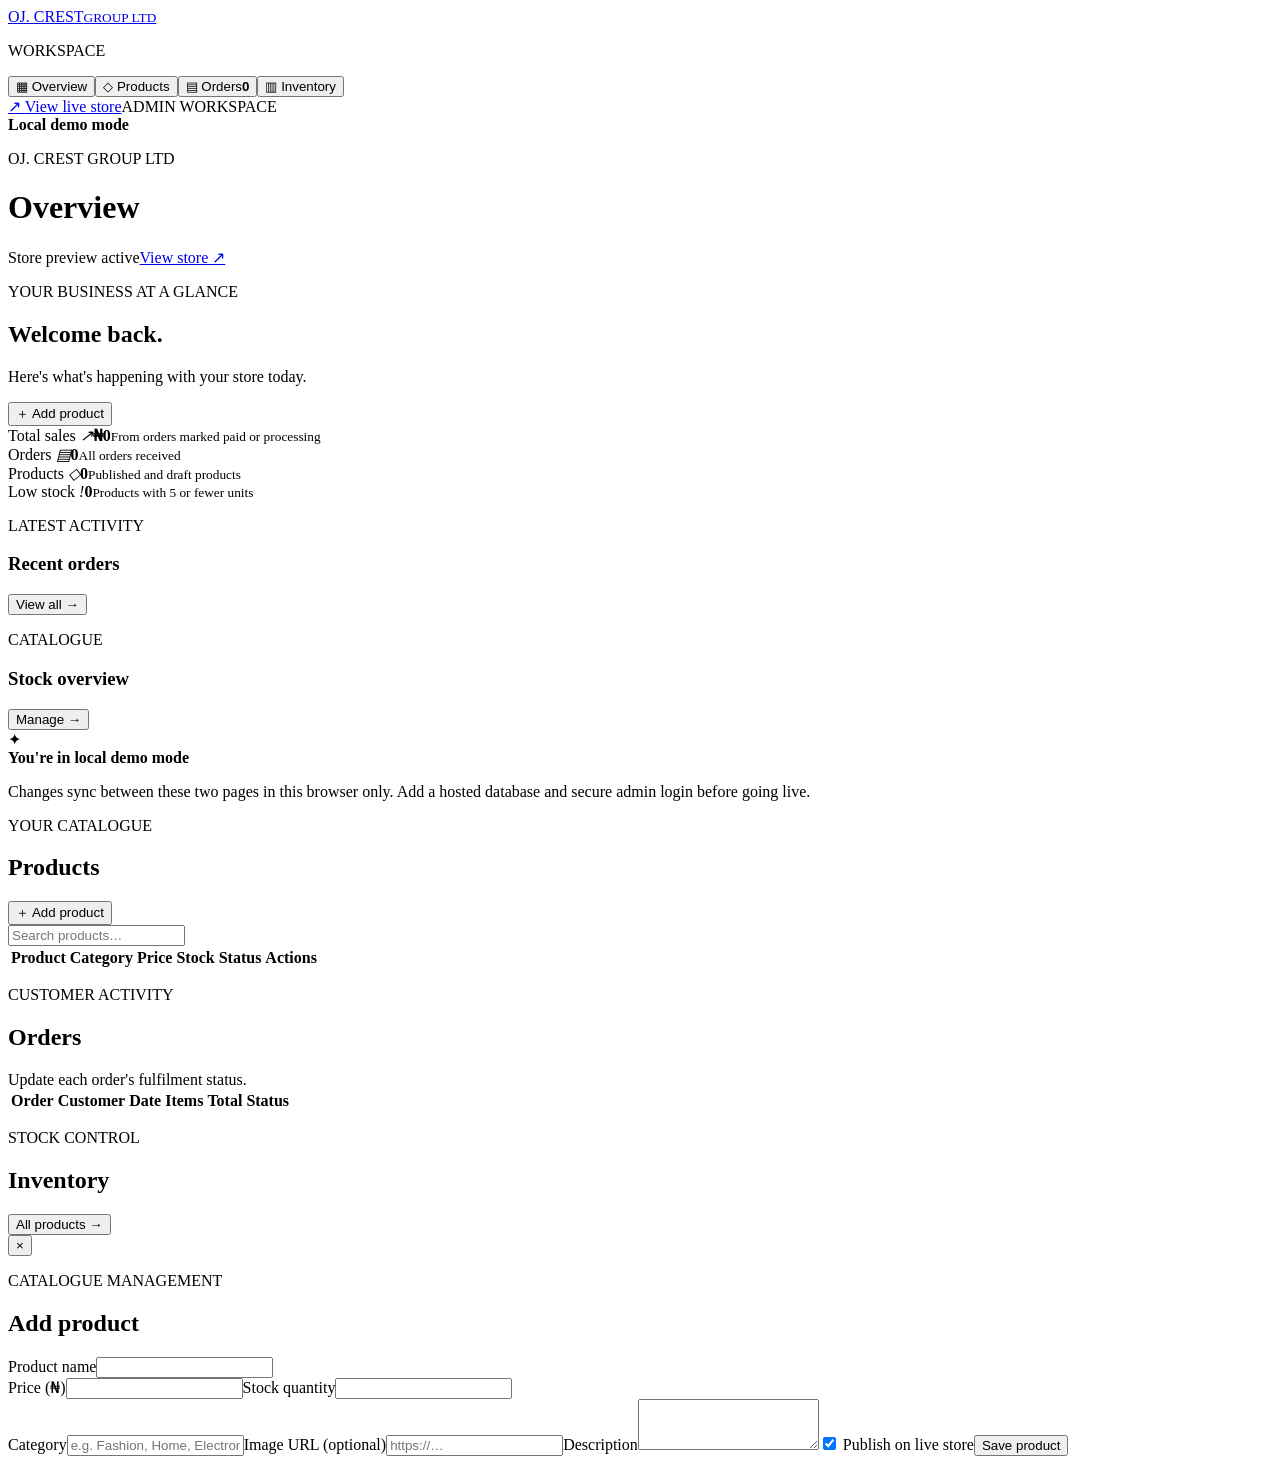
==== admin.html @ 02710b10 "Add files via upload" ====
<!doctype html>
<html lang="en"><head><meta charset="utf-8"><meta name="viewport" content="width=device-width,initial-scale=1"><meta name="theme-color" content="#080808"><title>OJ. CREST — Admin</title><link rel="stylesheet" href="styles.css"></head>
<body data-page="admin">
<div class="admin-layout">
<aside class="sidebar"><a class="brand side-brand" href="index.html"><img src="assets/oj-crest-logo.png" alt=""><span>OJ. CREST<small>GROUP LTD</small></span></a><p class="side-label">WORKSPACE</p><button class="side-link selected" data-view="overview">▦ <span>Overview</span></button><button class="side-link" data-view="products">◇ <span>Products</span></button><button class="side-link" data-view="orders">▤ <span>Orders</span><b id="nav-orders">0</b></button><button class="side-link" data-view="inventory">▥ <span>Inventory</span></button><div class="sidebar-bottom"><a class="side-link" href="index.html">↗ <span>View live store</span></a><span class="admin-note">ADMIN WORKSPACE<br><strong>Local demo mode</strong></span></div></aside>
<div class="admin-main"><header class="admin-top"><div><p class="eyebrow">OJ. CREST GROUP LTD</p><h1 id="view-title">Overview</h1></div><div class="admin-top-right"><span class="status-pill"><i></i> Store preview active</span><a class="button outline-button" href="index.html">View store ↗</a></div></header>
<section id="view-overview" class="admin-view">
<div class="welcome"><div><p class="eyebrow">YOUR BUSINESS AT A GLANCE</p><h2>Welcome back.</h2><p>Here's what's happening with your store today.</p></div><button class="button gold-button" data-action="add-product">＋ Add product</button></div>
<div class="stats-grid"><article class="stat-card"><span>Total sales <i>↗</i></span><strong id="stat-sales">₦0</strong><small>From orders marked paid or processing</small></article><article class="stat-card"><span>Orders <i>▤</i></span><strong id="stat-orders">0</strong><small>All orders received</small></article><article class="stat-card"><span>Products <i>◇</i></span><strong id="stat-products">0</strong><small>Published and draft products</small></article><article class="stat-card"><span>Low stock <i>!</i></span><strong id="stat-low">0</strong><small>Products with 5 or fewer units</small></article></div>
<div class="admin-panels"><section class="panel"><div class="panel-head"><div><p class="eyebrow">LATEST ACTIVITY</p><h3>Recent orders</h3></div><button class="text-button" data-view="orders">View all →</button></div><div id="recent-orders"></div></section><section class="panel"><div class="panel-head"><div><p class="eyebrow">CATALOGUE</p><h3>Stock overview</h3></div><button class="text-button" data-view="inventory">Manage →</button></div><div id="stock-overview"></div></section></div>
<div class="notice"><span>✦</span><div><strong>You're in local demo mode</strong><p>Changes sync between these two pages in this browser only. Add a hosted database and secure admin login before going live.</p></div></div>
</section>
<section id="view-products" class="admin-view hidden"><div class="view-toolbar"><div><p class="eyebrow">YOUR CATALOGUE</p><h2>Products</h2></div><button class="button gold-button" data-action="add-product">＋ Add product</button></div><div class="table-panel"><div class="table-toolbar"><input id="admin-product-search" type="search" placeholder="Search products…"><span id="product-count-label" class="muted"></span></div><div class="table-wrap"><table><thead><tr><th>Product</th><th>Category</th><th>Price</th><th>Stock</th><th>Status</th><th>Actions</th></tr></thead><tbody id="admin-products"></tbody></table></div></div></section>
<section id="view-orders" class="admin-view hidden"><div class="view-toolbar"><div><p class="eyebrow">CUSTOMER ACTIVITY</p><h2>Orders</h2></div><span class="muted">Update each order's fulfilment status.</span></div><div class="table-panel"><div class="table-wrap"><table><thead><tr><th>Order</th><th>Customer</th><th>Date</th><th>Items</th><th>Total</th><th>Status</th></tr></thead><tbody id="admin-orders"></tbody></table></div></div></section>
<section id="view-inventory" class="admin-view hidden"><div class="view-toolbar"><div><p class="eyebrow">STOCK CONTROL</p><h2>Inventory</h2></div><button class="button outline-button" data-view="products">All products →</button></div><div id="inventory-cards" class="inventory-grid"></div></section>
</div></div>
<div class="modal-overlay hidden" id="product-modal"><section class="checkout-modal product-modal"><button class="icon-button modal-x" id="product-close" aria-label="Close">×</button><p class="eyebrow">CATALOGUE MANAGEMENT</p><h2 id="product-modal-title">Add product</h2><form id="product-form"><input type="hidden" name="id"><label>Product name<input name="name" required maxlength="100"></label><div class="form-row"><label>Price (₦)<input name="price" type="number" min="0" step="1" required></label><label>Stock quantity<input name="stock" type="number" min="0" step="1" required></label></div><label>Category<input name="category" required placeholder="e.g. Fashion, Home, Electronics"></label><label>Image URL (optional)<input name="image" type="url" placeholder="https://…"></label><label>Description<textarea name="description" rows="3" required></textarea></label><label class="check-label"><input name="published" type="checkbox" checked> Publish on live store</label><button class="button gold-button full" type="submit">Save product</button></form></section></div>
<div id="toast" class="toast" role="status"></div><script src="app.js"></script></body></html>
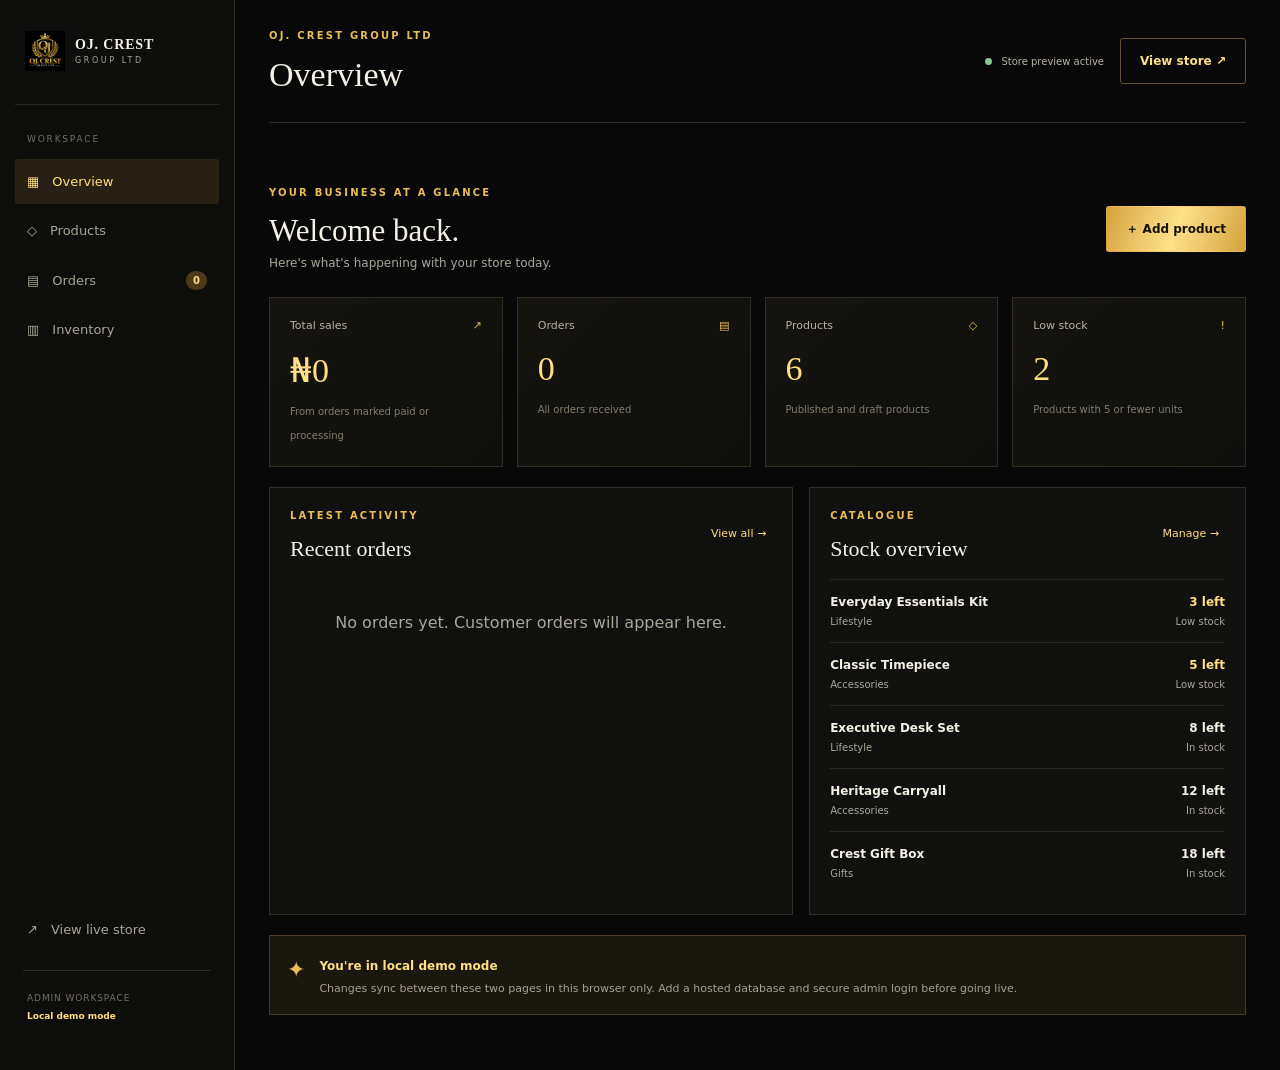
==== commit 5f63c701: "Update admin.html" ====
--- a/admin.html
+++ b/admin.html
@@ -2,7 +2,7 @@
 <html lang="en"><head><meta charset="utf-8"><meta name="viewport" content="width=device-width,initial-scale=1"><meta name="theme-color" content="#080808"><title>OJ. CREST — Admin</title><link rel="stylesheet" href="styles.css"></head>
 <body data-page="admin">
 <div class="admin-layout">
-<aside class="sidebar"><a class="brand side-brand" href="index.html"><img src="assets/oj-crest-logo.png" alt=""><span>OJ. CREST<small>GROUP LTD</small></span></a><p class="side-label">WORKSPACE</p><button class="side-link selected" data-view="overview">▦ <span>Overview</span></button><button class="side-link" data-view="products">◇ <span>Products</span></button><button class="side-link" data-view="orders">▤ <span>Orders</span><b id="nav-orders">0</b></button><button class="side-link" data-view="inventory">▥ <span>Inventory</span></button><div class="sidebar-bottom"><a class="side-link" href="index.html">↗ <span>View live store</span></a><span class="admin-note">ADMIN WORKSPACE<br><strong>Local demo mode</strong></span></div></aside>
+<aside class="sidebar"><a class="brand side-brand" href="index.html"><img src="oj-crest-logo.png" alt="OJ. CREST GROUP LTD"><span>OJ. CREST<small>GROUP LTD</small></span></a><p class="side-label">WORKSPACE</p><button class="side-link selected" data-view="overview">▦ <span>Overview</span></button><button class="side-link" data-view="products">◇ <span>Products</span></button><button class="side-link" data-view="orders">▤ <span>Orders</span><b id="nav-orders">0</b></button><button class="side-link" data-view="inventory">▥ <span>Inventory</span></button><div class="sidebar-bottom"><a class="side-link" href="index.html">↗ <span>View live store</span></a><span class="admin-note">ADMIN WORKSPACE<br><strong>Local demo mode</strong></span></div></aside>
 <div class="admin-main"><header class="admin-top"><div><p class="eyebrow">OJ. CREST GROUP LTD</p><h1 id="view-title">Overview</h1></div><div class="admin-top-right"><span class="status-pill"><i></i> Store preview active</span><a class="button outline-button" href="index.html">View store ↗</a></div></header>
 <section id="view-overview" class="admin-view">
 <div class="welcome"><div><p class="eyebrow">YOUR BUSINESS AT A GLANCE</p><h2>Welcome back.</h2><p>Here's what's happening with your store today.</p></div><button class="button gold-button" data-action="add-product">＋ Add product</button></div>
@@ -15,4 +15,4 @@
 <section id="view-inventory" class="admin-view hidden"><div class="view-toolbar"><div><p class="eyebrow">STOCK CONTROL</p><h2>Inventory</h2></div><button class="button outline-button" data-view="products">All products →</button></div><div id="inventory-cards" class="inventory-grid"></div></section>
 </div></div>
 <div class="modal-overlay hidden" id="product-modal"><section class="checkout-modal product-modal"><button class="icon-button modal-x" id="product-close" aria-label="Close">×</button><p class="eyebrow">CATALOGUE MANAGEMENT</p><h2 id="product-modal-title">Add product</h2><form id="product-form"><input type="hidden" name="id"><label>Product name<input name="name" required maxlength="100"></label><div class="form-row"><label>Price (₦)<input name="price" type="number" min="0" step="1" required></label><label>Stock quantity<input name="stock" type="number" min="0" step="1" required></label></div><label>Category<input name="category" required placeholder="e.g. Fashion, Home, Electronics"></label><label>Image URL (optional)<input name="image" type="url" placeholder="https://…"></label><label>Description<textarea name="description" rows="3" required></textarea></label><label class="check-label"><input name="published" type="checkbox" checked> Publish on live store</label><button class="button gold-button full" type="submit">Save product</button></form></section></div>
-<div id="toast" class="toast" role="status"></div><script src="app.js"></script></body></html>+<div id="toast" class="toast" role="status"></div><script src="app.js"></script></body></html>
--- a/styles.css
+++ b/styles.css
@@ -0,0 +1,2 @@
+:root{--black:#080808;--panel:#11110f;--panel2:#171714;--gold:#e9bd55;--gold2:#ffdf83;--text:#f4f0e6;--muted:#aaa69b;--line:#302c22;--green:#a7d7ad;--red:#f09a8f}*{box-sizing:border-box}html{scroll-behavior:smooth}body{margin:0;background:var(--black);color:var(--text);font-family:Inter,ui-sans-serif,system-ui,-apple-system,BlinkMacSystemFont,"Segoe UI",sans-serif;line-height:1.5}a{color:inherit;text-decoration:none}button,input,textarea,select{font:inherit}button{cursor:pointer}.topbar{height:86px;padding:0 5vw;display:flex;align-items:center;justify-content:space-between;border-bottom:1px solid #28251d;background:#090909;position:sticky;top:0;z-index:10}.brand{display:flex;align-items:center;gap:10px;font-family:Georgia,serif;font-weight:700;letter-spacing:.06em;font-size:17px}.brand img{width:45px;height:52px;object-fit:contain}.brand small{display:block;font:10px/1.6 system-ui;letter-spacing:.32em;color:var(--muted)}nav{display:flex;align-items:center;gap:30px;color:#c7c1b2;font-size:13px}nav a:hover,nav a.active{color:var(--gold2)}.admin-link{border-left:1px solid var(--line);padding-left:26px}.cart-button{background:transparent;border:1px solid #65542f;color:var(--gold2);padding:10px 15px;border-radius:3px}.cart-button span{display:inline-grid;place-items:center;background:var(--gold);color:#171107;border-radius:50%;width:21px;height:21px;margin-left:8px;font-size:11px}.hero{min-height:560px;padding:75px 9vw 28px;position:relative;overflow:hidden;background:radial-gradient(ellipse at 78% 45%,#4a371a55 0,transparent 38%),linear-gradient(115deg,#080808,#10100d 65%,#090909);display:flex;align-items:center}.hero-copy{position:relative;z-index:1;max-width:570px}.eyebrow{font-size:10px;letter-spacing:.22em;color:var(--gold);font-weight:700;margin:0 0 13px}.hero h1{font:clamp(48px,7vw,86px)/.98 Georgia,serif;letter-spacing:-.04em;margin:0 0 22px}.hero h1 em{color:var(--gold2);font-weight:400}.hero-copy>p:not(.eyebrow){color:#b9b3a5;max-width:390px;margin-bottom:28px}.button{display:inline-flex;justify-content:center;align-items:center;gap:22px;border-radius:3px;padding:13px 19px;font-weight:700;font-size:12px;border:1px solid transparent;transition:.2s}.gold-button{background:linear-gradient(110deg,#d5a23b,#ffe18a,#d5a23b);color:#171107}.gold-button:hover{filter:brightness(1.1);transform:translateY(-1px)}.gold-button span{font-size:18px}.hero-mark{position:absolute;right:8%;width:min(39vw,420px);opacity:.23;filter:drop-shadow(0 0 35px #bd8a2a22)}.hero-mark img{width:100%;height:auto}.hero-foot{position:absolute;bottom:24px;left:9vw;right:9vw;display:flex;justify-content:space-between;font-size:9px;letter-spacing:.18em;color:#7d7667;border-top:1px solid #30291d;padding-top:16px}.shop-section{padding:82px 8vw 95px}.section-heading,.view-toolbar,.panel-head{display:flex;align-items:end;justify-content:space-between;gap:20px}.section-heading h2,.about-strip h2{font:clamp(30px,4vw,43px)/1.1 Georgia,serif;margin:0}.muted{color:var(--muted);font-size:12px}.shop-tools{display:flex;gap:16px;align-items:center;justify-content:space-between;margin:32px 0 27px;flex-wrap:wrap}.shop-tools input,.table-toolbar input{width:min(100%,320px);background:#11110f;border:1px solid var(--line);color:var(--text);padding:12px 14px;border-radius:3px;outline:none}.shop-tools input:focus,input:focus,textarea:focus{border-color:#b68b38}.filters{display:flex;gap:8px;flex-wrap:wrap}.filter-chip{background:transparent;color:#b8b1a1;border:1px solid #353126;padding:8px 13px;border-radius:2px;font-size:11px}.filter-chip.selected,.filter-chip:hover{color:var(--gold2);border-color:#98712e}.product-grid{display:grid;grid-template-columns:repeat(4,minmax(0,1fr));gap:18px}.product-card{background:#11110f;border:1px solid #26241e;min-width:0;transition:.2s}.product-card:hover{border-color:#68532b;transform:translateY(-3px)}.product-visual{aspect-ratio:4/4.4;background:radial-gradient(ellipse at 50% 40%,#30271a,#15140f 67%);display:grid;place-items:center;overflow:hidden;position:relative}.product-visual img{width:100%;height:100%;object-fit:cover}.product-placeholder{font:italic 38px Georgia;color:#c39b4c;opacity:.75}.product-info{padding:16px}.product-category{font-size:9px;color:var(--gold);letter-spacing:.16em;text-transform:uppercase}.product-info h3{font:19px Georgia,serif;margin:7px 0 5px;overflow-wrap:anywhere}.product-desc{color:#a7a194;font-size:11px;min-height:34px}.product-bottom{display:flex;justify-content:space-between;align-items:center;gap:8px;margin-top:15px}.price{font-size:13px;font-weight:700;color:var(--gold2)}.add-button{border:1px solid #66522b;color:var(--gold2);background:transparent;padding:8px 10px;font-size:10px}.add-button:hover{background:#3b2c12}.empty{text-align:center;padding:60px 10px;color:var(--muted)}.empty>span{font-size:35px;color:var(--gold)}.about-strip{padding:55px 9vw;background:#12110e;border-top:1px solid #2b271e;border-bottom:1px solid #2b271e;display:grid;grid-template-columns:90px 1fr 1fr;align-items:center;gap:30px}.crest{font:italic 42px Georgia;color:var(--gold);border:1px solid #6c5427;border-radius:50%;width:75px;height:75px;display:grid;place-items:center}.about-strip>p{color:#aaa496;font-size:13px;max-width:380px}footer{padding:28px 6vw;display:flex;align-items:center;justify-content:space-between;gap:18px;color:#898476;font-size:10px}.footer-brand{color:var(--text);font-size:12px}.footer-brand img{width:32px;height:38px}.overlay,.modal-overlay{position:fixed;inset:0;background:#000b;z-index:30;display:flex;justify-content:flex-end}.hidden{display:none!important}.cart-drawer{background:#11110f;border-left:1px solid var(--line);width:min(460px,100%);height:100%;padding:28px;display:flex;flex-direction:column}.drawer-head{display:flex;justify-content:space-between;align-items:center;border-bottom:1px solid var(--line);padding-bottom:20px}.drawer-head h2,.checkout-modal h2{font:32px Georgia,serif;margin:0}.icon-button{background:none;color:var(--text);border:1px solid var(--line);font-size:25px;width:38px;height:38px}.cart-items{overflow:auto;flex:1;padding:10px 0}.cart-row{display:grid;grid-template-columns:1fr auto;gap:12px;padding:17px 0;border-bottom:1px solid var(--line)}.cart-row h4{margin:0 0 5px;font:17px Georgia}.cart-row small{color:var(--muted)}.qty-control{display:flex;align-items:center;gap:10px;margin-top:10px}.qty-control button{background:#222016;border:1px solid #4b4029;color:var(--gold2);width:26px;height:25px}.cart-bottom{border-top:1px solid var(--line);padding-top:18px}.total-line{display:flex;justify-content:space-between;margin-bottom:8px}.total-line strong{color:var(--gold2)}.small{font-size:11px}.full{width:100%;margin-top:12px}.modal-overlay{justify-content:center;align-items:center;padding:18px;overflow:auto}.checkout-modal{position:relative;background:#12110e;border:1px solid #4b3b20;padding:32px;width:min(490px,100%);max-height:94vh;overflow:auto;box-shadow:0 20px 80px #000}.modal-x{position:absolute;right:17px;top:17px}.checkout-modal h2{margin-bottom:22px}.checkout-modal form,.checkout-modal label{display:flex;flex-direction:column;gap:7px}.checkout-modal form{gap:14px}.checkout-modal label{font-size:11px;color:#c9c2b2}.checkout-modal input,.checkout-modal textarea{background:#090908;color:var(--text);border:1px solid #383126;border-radius:2px;padding:11px;resize:vertical;min-width:0}.tiny{font-size:10px;text-align:center}.toast{position:fixed;bottom:22px;left:50%;transform:translate(-50%,20px);background:#f2d276;color:#171107;padding:12px 18px;font-size:12px;font-weight:700;opacity:0;pointer-events:none;transition:.25s;z-index:80;max-width:90vw}.toast.show{opacity:1;transform:translate(-50%,0)}
+/* Admin */.admin-layout{min-height:100vh;display:grid;grid-template-columns:235px 1fr}.sidebar{background:#0d0d0b;border-right:1px solid var(--line);padding:27px 15px;display:flex;flex-direction:column;min-height:100vh}.side-brand{padding:0 10px 30px;border-bottom:1px solid #29261f;font-size:14px}.side-brand img{width:40px;height:47px}.side-brand small{font-size:8px}.side-label{color:#766f60;font-size:9px;letter-spacing:.2em;margin:28px 12px 10px}.side-link{width:100%;display:flex;align-items:center;gap:13px;text-align:left;background:transparent;border:0;color:#aaa496;padding:13px 12px;font-size:13px;border-radius:3px;margin:2px 0}.side-link.selected,.side-link:hover{background:#282113;color:var(--gold2)}.side-link b{margin-left:auto;background:#4c3919;color:var(--gold2);border-radius:20px;font-size:10px;padding:2px 7px}.sidebar-bottom{margin-top:auto}.admin-note{display:block;border-top:1px solid var(--line);margin:18px 8px 0;padding:18px 4px;color:#777163;font-size:9px;line-height:2;letter-spacing:.1em}.admin-note strong{color:var(--gold2);letter-spacing:0}.admin-main{min-width:0;padding:0 34px 55px}.admin-top{display:flex;align-items:center;justify-content:space-between;gap:15px;padding:28px 0;border-bottom:1px solid var(--line)}.admin-top h1{font:34px Georgia;margin:0}.admin-top-right{display:flex;align-items:center;gap:16px}.status-pill{font-size:10px;color:#b9b3a5}.status-pill i{display:inline-block;width:7px;height:7px;border-radius:50%;background:#8cc596;margin-right:6px}.outline-button{background:transparent;border-color:#61502e;color:var(--gold2)}.welcome{display:flex;justify-content:space-between;align-items:center;gap:20px;padding:34px 0 25px}.welcome h2{font:31px Georgia;margin:0 0 5px}.welcome p:not(.eyebrow){color:var(--muted);font-size:12px;margin:0}.stats-grid{display:grid;grid-template-columns:repeat(4,minmax(0,1fr));gap:14px}.stat-card{border:1px solid var(--line);background:linear-gradient(135deg,#15140f,#0e0e0c);padding:20px;min-width:0}.stat-card>span{font-size:11px;color:#b9b2a4;display:flex;justify-content:space-between}.stat-card>span i{font-style:normal;color:var(--gold)}.stat-card strong{display:block;font:clamp(24px,3vw,34px) Georgia;color:var(--gold2);margin:15px 0 8px;overflow-wrap:anywhere}.stat-card small{font-size:10px;color:#827c6e}.admin-panels{display:grid;grid-template-columns:1.2fr 1fr;gap:16px;margin-top:20px}.panel,.table-panel{border:1px solid var(--line);background:#10100e;min-width:0}.panel{padding:20px}.panel-head{align-items:center;margin-bottom:17px}.panel-head h3{font:22px Georgia;margin:0}.text-button{background:none;border:0;color:var(--gold2);font-size:11px}.order-mini,.stock-row{display:flex;justify-content:space-between;align-items:center;gap:12px;border-top:1px solid #29261f;padding:13px 0;font-size:11px}.order-mini strong,.stock-row strong{display:block;font-size:12px;font-weight:600}.order-mini small,.stock-row small{display:block;color:var(--muted);font-size:10px;margin-top:3px}.order-mini .price{white-space:nowrap}.notice{display:flex;gap:14px;background:#1a170f;border:1px solid #4a3a20;padding:17px;margin-top:20px}.notice>span{font-size:22px;color:var(--gold)}.notice strong{font-size:12px;color:var(--gold2)}.notice p{margin:4px 0 0;color:#a7a08f;font-size:11px}.admin-view{padding-top:28px}.view-toolbar{align-items:center;margin-bottom:22px}.view-toolbar h2{font:31px Georgia;margin:0}.table-panel{padding:0}.table-toolbar{padding:14px;display:flex;justify-content:space-between;align-items:center;gap:15px}.table-toolbar input{width:260px}.table-wrap{overflow:auto}table{width:100%;border-collapse:collapse;text-align:left;white-space:nowrap}th{font-size:9px;letter-spacing:.12em;text-transform:uppercase;color:#8d8677;background:#171611}td,th{padding:15px 14px;border-top:1px solid #2b281f}td{font-size:11px;color:#d8d1c1}td .muted{font-size:10px}.table-product{display:flex;align-items:center;gap:10px;white-space:normal;min-width:170px}.table-thumb{width:38px;height:42px;object-fit:cover;background:#252016;display:grid;place-items:center;color:var(--gold);font:18px Georgia}.table-product strong{display:block;font-size:12px}.table-product small{display:block;color:var(--muted);font-size:10px;margin-top:3px}.status-tag{display:inline-block;padding:4px 7px;font-size:9px;background:#262318;color:#d8c28b;border-radius:2px}.status-tag.published,.status-tag.paid,.status-tag.delivered{background:#19291d;color:#a9d8ad}.status-tag.draft,.status-tag.cancelled{background:#2b1c19;color:#e6a39a}.row-actions{display:flex;gap:6px}.mini-button{background:transparent;border:1px solid #4b422e;color:#d5c79d;padding:6px 8px;font-size:10px}.mini-button.danger{color:#efa69a;border-color:#59352e}.inventory-grid{display:grid;grid-template-columns:repeat(3,minmax(0,1fr));gap:14px}.inventory-card{border:1px solid var(--line);background:#11110f;padding:19px}.inventory-card h3{font:19px Georgia;margin:0 0 5px}.inventory-card p{font-size:11px;color:var(--muted);margin:0 0 16px}.inventory-meter{height:4px;background:#302a1e;margin:12px 0}.inventory-meter span{display:block;height:100%;background:var(--gold)}.inventory-meta{display:flex;justify-content:space-between;font-size:10px}.form-row{display:grid;grid-template-columns:1fr 1fr;gap:12px}.check-label{flex-direction:row!important;align-items:center}.check-label input{accent-color:#d8ad4d}.empty-cell{text-align:center;padding:32px;color:var(--muted)}@media(max-width:1000px){.product-grid{grid-template-columns:repeat(3,minmax(0,1fr))}.stats-grid{grid-template-columns:repeat(2,minmax(0,1fr))}.admin-panels{grid-template-columns:1fr}.inventory-grid{grid-template-columns:repeat(2,minmax(0,1fr))}.admin-layout{grid-template-columns:190px 1fr}.admin-main{padding:0 22px 40px}}@media(max-width:680px){.topbar{height:70px;padding:0 16px}.brand{font-size:13px;gap:6px}.brand img{width:32px;height:40px}nav{display:none}.cart-button{padding:7px 9px;font-size:11px}.hero{min-height:480px;padding:55px 25px 60px}.hero-mark{right:-13%;width:65vw;opacity:.16}.hero-foot{left:25px;right:25px;font-size:7px;letter-spacing:.08em}.shop-section{padding:55px 18px}.section-heading h2{font-size:31px}.shop-tools{align-items:stretch}.shop-tools input{width:100%}.product-grid{grid-template-columns:repeat(2,minmax(0,1fr));gap:10px}.product-info{padding:11px}.product-info h3{font-size:16px}.product-desc{font-size:10px}.product-bottom{align-items:flex-start;flex-direction:column}.add-button{width:100%}.about-strip{padding:35px 22px;grid-template-columns:58px 1fr;gap:17px}.crest{width:55px;height:55px;font-size:28px}.about-strip h2{font-size:29px}.about-strip>p{grid-column:1/-1;margin:0}.footer-brand{display:none}footer{padding:22px;flex-wrap:wrap}.admin-layout{display:block}.sidebar{min-height:auto;position:sticky;top:0;z-index:15;padding:10px;display:flex;flex-direction:row;align-items:center;gap:5px;border-right:0;border-bottom:1px solid var(--line);overflow:auto}.side-brand{padding:0;border:0;flex-shrink:0;margin-right:8px}.side-brand img{width:27px;height:31px}.side-brand span{font-size:10px}.side-brand small{font-size:6px}.side-label,.sidebar-bottom,.side-link b{display:none}.side-link{width:auto;white-space:nowrap;padding:9px;font-size:10px;gap:5px;margin:0}.admin-main{padding:0 14px 35px}.admin-top{padding:19px 0}.admin-top h1{font-size:27px}.admin-top-right{gap:7px}.status-pill{display:none}.admin-top .button{font-size:10px;padding:9px}.welcome{align-items:flex-start;padding:25px 0;flex-direction:column}.welcome h2{font-size:27px}.stats-grid{gap:9px}.stat-card{padding:13px}.stat-card strong{font-size:25px}.stat-card small{font-size:9px}.panel{padding:14px}.admin-panels{gap:12px}.view-toolbar{align-items:flex-start;flex-direction:column}.view-toolbar h2{font-size:27px}.inventory-grid{grid-template-columns:1fr}.table-toolbar{align-items:stretch;flex-direction:column}.table-toolbar input{width:100%}.checkout-modal{padding:26px 20px}.form-row{grid-template-columns:1fr}.hero h1{font-size:57px}}
